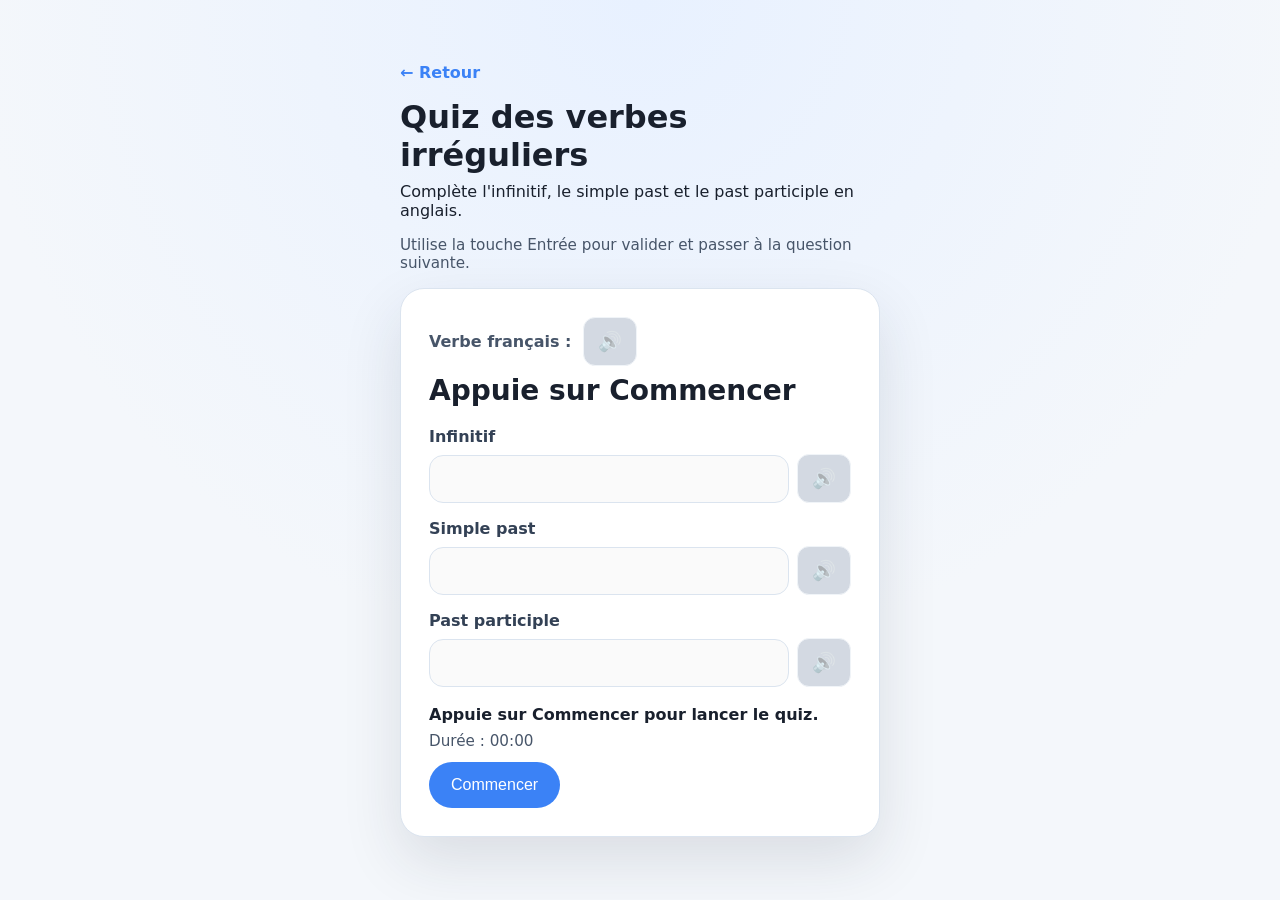
==== index.html @ 21faef84 "Commit initial" ====
<!DOCTYPE html>
<html lang="fr">
<head>
  <meta charset="UTF-8" />
  <meta name="viewport" content="width=device-width, initial-scale=1.0" />
  <title>Quiz des verbes irréguliers</title>
  <link rel="stylesheet" href="styles.css" />
</head>
<body>
  <main class="container">
    <a href="accueil.html" class="back-link">← Retour</a>
    <h1>Quiz des verbes irréguliers</h1>
    <p>Complète l'infinitif, le simple past et le past participle en anglais.</p>
    <p class="hint">Utilise la touche Entrée pour valider et passer à la question suivante.</p>

    <section class="card" id="quiz-card">
      <div id="question-zone">
        <div class="verb-header">
          <p class="label">Verbe français :</p>
          <button id="speak-verb" type="button" class="speak-btn" disabled title="Écouter la prononciation">🔊</button>
        </div>
        <h2 id="question">Appuie sur Commencer</h2>
      </div>

      <form id="quiz-form">
        <div class="field">
          <label for="infinitive">Infinitif</label>
          <div class="input-with-speaker">
            <input type="text" id="infinitive" autocomplete="off" disabled />
            <button id="speak-infinitive" type="button" class="speak-btn" disabled title="Écouter">🔊</button>
          </div>
        </div>

        <div class="field">
          <label for="simple-past">Simple past</label>
          <div class="input-with-speaker">
            <input type="text" id="simple-past" autocomplete="off" disabled />
            <button id="speak-simple-past" type="button" class="speak-btn" disabled title="Écouter">🔊</button>
          </div>
        </div>

        <div class="field">
          <label for="past-participle">Past participle</label>
          <div class="input-with-speaker">
            <input type="text" id="past-participle" autocomplete="off" disabled />
            <button id="speak-past-participle" type="button" class="speak-btn" disabled title="Écouter">🔊</button>
          </div>
        </div>
      </form>

      <div id="feedback"></div>

      <div id="history-card" class="history-card" hidden>
        <h3>Historique des scores</h3>
        <p id="history-summary"></p>
        <button id="retry-errors-btn" class="secondary">Recommencer les verbes en erreur</button>
      </div>

      <div class="footer">
        <div>
          <p id="status">Appuie sur Commencer pour lancer le quiz.</p>
          <p id="timer">Durée : 00:00</p>
        </div>
        <div class="button-group">
          <button id="submit-btn" type="button">Commencer</button>
          <button id="next-btn" type="button" hidden>Suivant</button>
        </div>
      </div>
    </section>
  </main>

  <script src="script.js"></script>
</body>
</html>
---- styles.css ----
:root {
  --bg: #f4f7fb;
  --card: #ffffff;
  --text: #19202d;
  --primary: #3b82f6;
  --success: #16a34a;
  --danger: #dc2626;
  --border: #dbe4ef;
}

* {
  box-sizing: border-box;
}

body {
  margin: 0;
  font-family: Inter, system-ui, -apple-system, BlinkMacSystemFont, "Segoe UI", sans-serif;
  background: radial-gradient(circle at top, #e8f1ff 0%, var(--bg) 60%);
  color: var(--text);
  min-height: 100vh;
  display: grid;
  place-items: center;
}

.container {
  width: min(520px, calc(100% - 32px));
  padding: 20px;
}

.back-link {
  display: inline-block;
  margin-bottom: 16px;
  color: var(--primary);
  text-decoration: none;
  font-weight: 600;
  transition: color 0.15s ease;
}

.back-link:hover {
  color: #2563eb;
}

h1 {
  margin: 0 0 8px;
  font-size: clamp(2rem, 2.5vw, 2.5rem);
}

p {
  margin: 0 0 16px;
}

.card {
  background: var(--card);
  border: 1px solid var(--border);
  border-radius: 24px;
  box-shadow: 0 24px 60px rgba(32, 40, 56, 0.12);
  padding: 28px;
}

#question-zone {
  margin-bottom: 20px;
}

.verb-header {
  display: flex;
  align-items: center;
  gap: 12px;
  margin-bottom: 8px;
}

.label {
  margin-bottom: 0;
  color: #475569;
  font-weight: 600;
}

#question {
  margin: 0;
  font-size: 1.75rem;
}

.hint {
  margin: 0 0 16px;
  color: #475569;
  font-size: 0.95rem;
}

#quiz-form {
  display: grid;
  gap: 16px;
  margin-bottom: 18px;
}

.field {
  display: grid;
  gap: 8px;
}

label {
  font-weight: 700;
  color: #334155;
}

.input-with-speaker {
  display: flex;
  gap: 8px;
  align-items: center;
}

input {
  flex: 1;
  width: 100%;
  border: 1px solid var(--border);
  border-radius: 14px;
  padding: 14px 16px;
  font-size: 1rem;
  outline: none;
  transition: border-color 0.15s ease, box-shadow 0.15s ease;
}

input:focus {
  border-color: var(--primary);
  box-shadow: 0 0 0 4px rgba(59, 130, 246, 0.12);
}

input.correct {
  border-color: #34d399;
  background: #ecfdf5;
}

input.wrong {
  border-color: #f87171;
  background: #fef2f2;
}

.speak-btn {
  border: 1px solid var(--border);
  border-radius: 12px;
  background: #f8fafc;
  color: var(--text);
  padding: 12px 14px;
  font-size: 1.2rem;
  cursor: pointer;
  transition: all 0.15s ease;
  flex-shrink: 0;
}

.speak-btn:hover:not(:disabled) {
  border-color: var(--primary);
  background: #eff6ff;
}

.speak-btn:active:not(:disabled) {
  transform: scale(0.95);
}

.speak-btn:disabled {
  opacity: 0.4;
  cursor: default;
}

#feedback {
  margin-bottom: 16px;
}

#feedback p {
  margin: 0 0 8px;
  line-height: 1.5;
}

.history-card {
  background: #f8fafc;
  border: 1px solid #cbd5e1;
  border-radius: 18px;
  padding: 18px 20px;
  margin-bottom: 18px;
}

.history-card h3 {
  margin: 0 0 10px;
  font-size: 1rem;
  color: #1d4ed8;
}

.history-card p {
  margin: 0 0 12px;
  line-height: 1.5;
  color: #334155;
}

.button-group {
  display: flex;
  gap: 12px;
  flex-wrap: wrap;
}

.footer {
  display: flex;
  justify-content: space-between;
  align-items: center;
  gap: 12px;
  flex-wrap: wrap;
}

#status {
  margin: 0;
  font-weight: 600;
}

#timer {
  margin: 8px 0 0;
  color: #475569;
  font-size: 0.95rem;
}

button {
  border: none;
  border-radius: 999px;
  background: var(--primary);
  color: white;
  padding: 14px 22px;
  font-size: 1rem;
  cursor: pointer;
  transition: background 0.15s ease;
}

button.secondary {
  background: #64748b;
}

button:hover {
  background: #2563eb;
}

button:disabled {
  background: #94a3b8;
  cursor: default;
}
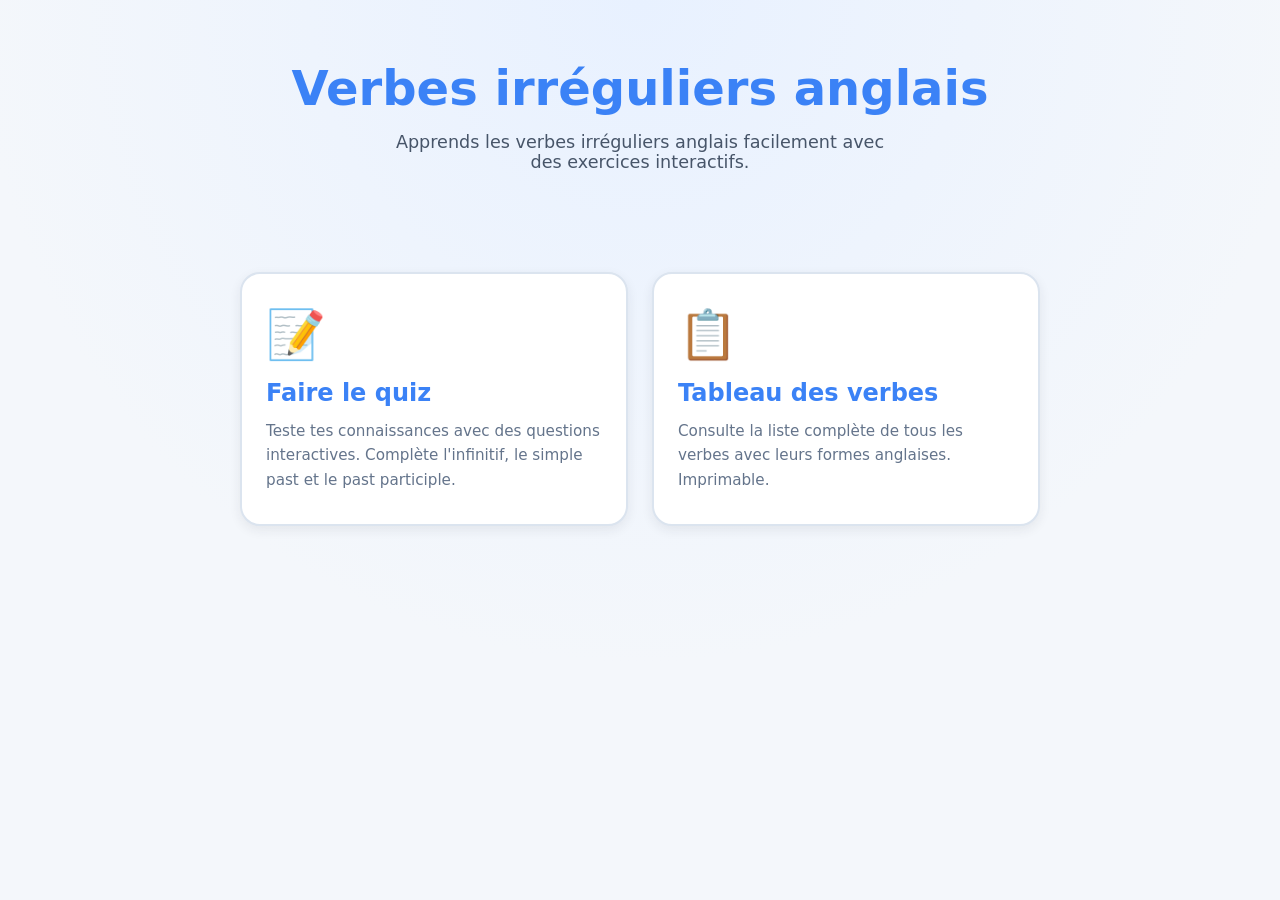
==== commit 1f1cc52d: "inversion accueil et index" ====
--- a/index.html
+++ b/index.html
@@ -3,72 +3,101 @@
 <head>
   <meta charset="UTF-8" />
   <meta name="viewport" content="width=device-width, initial-scale=1.0" />
-  <title>Quiz des verbes irréguliers</title>
-  <link rel="stylesheet" href="styles.css" />
+  <title>Verbes irréguliers anglais</title>
+  <link rel="stylesheet" href="styles-accueil.css" />
 </head>
 <body>
   <main class="container">
-    <a href="accueil.html" class="back-link">← Retour</a>
-    <h1>Quiz des verbes irréguliers</h1>
-    <p>Complète l'infinitif, le simple past et le past participle en anglais.</p>
-    <p class="hint">Utilise la touche Entrée pour valider et passer à la question suivante.</p>
+    <div class="hero">
+      <h1>Verbes irréguliers anglais</h1>
+      <p>Apprends les verbes irréguliers anglais facilement avec des exercices interactifs.</p>
+    </div>
 
-    <section class="card" id="quiz-card">
-      <div id="question-zone">
-        <div class="verb-header">
-          <p class="label">Verbe français :</p>
-          <button id="speak-verb" type="button" class="speak-btn" disabled title="Écouter la prononciation">🔊</button>
-        </div>
-        <h2 id="question">Appuie sur Commencer</h2>
+    <section class="options">
+      <a href="accueil.html" class="option-card">
+        <div class="option-icon">📝</div>
+        <h2>Faire le quiz</h2>
+        <p>Teste tes connaissances avec des questions interactives. Complète l'infinitif, le simple past et le past participle.</p>
+      </a>
+
+      <a href="verbes.html" class="option-card">
+        <div class="option-icon">📋</div>
+        <h2>Tableau des verbes</h2>
+        <p>Consulte la liste complète de tous les verbes avec leurs formes anglaises. Imprimable.</p>
+      </a>
+    </section>
+
+    <section class="scores-section" id="scores-section" hidden>
+      <h2>📊 Historique des scores</h2>
+      <div class="scores-table-container">
+        <table class="scores-table">
+          <thead>
+            <tr>
+              <th>Date</th>
+              <th>Type</th>
+              <th>Score</th>
+              <th>Durée</th>
+              <th>Erreurs</th>
+              <th>Action</th>
+            </tr>
+          </thead>
+          <tbody id="scores-tbody">
+          </tbody>
+        </table>
       </div>
-
-      <form id="quiz-form">
-        <div class="field">
-          <label for="infinitive">Infinitif</label>
-          <div class="input-with-speaker">
-            <input type="text" id="infinitive" autocomplete="off" disabled />
-            <button id="speak-infinitive" type="button" class="speak-btn" disabled title="Écouter">🔊</button>
-          </div>
-        </div>
-
-        <div class="field">
-          <label for="simple-past">Simple past</label>
-          <div class="input-with-speaker">
-            <input type="text" id="simple-past" autocomplete="off" disabled />
-            <button id="speak-simple-past" type="button" class="speak-btn" disabled title="Écouter">🔊</button>
-          </div>
-        </div>
-
-        <div class="field">
-          <label for="past-participle">Past participle</label>
-          <div class="input-with-speaker">
-            <input type="text" id="past-participle" autocomplete="off" disabled />
-            <button id="speak-past-participle" type="button" class="speak-btn" disabled title="Écouter">🔊</button>
-          </div>
-        </div>
-      </form>
-
-      <div id="feedback"></div>
-
-      <div id="history-card" class="history-card" hidden>
-        <h3>Historique des scores</h3>
-        <p id="history-summary"></p>
-        <button id="retry-errors-btn" class="secondary">Recommencer les verbes en erreur</button>
-      </div>
-
-      <div class="footer">
-        <div>
-          <p id="status">Appuie sur Commencer pour lancer le quiz.</p>
-          <p id="timer">Durée : 00:00</p>
-        </div>
-        <div class="button-group">
-          <button id="submit-btn" type="button">Commencer</button>
-          <button id="next-btn" type="button" hidden>Suivant</button>
-        </div>
-      </div>
+      <button id="clear-history-btn" class="secondary">Effacer l'historique</button>
     </section>
   </main>
 
-  <script src="script.js"></script>
+  <script>
+    function loadScores() {
+      const history = JSON.parse(localStorage.getItem("quizHistory") || "[]");
+      const scoresSection = document.getElementById("scores-section");
+      const scoresTbody = document.getElementById("scores-tbody");
+
+      if (!history.length) {
+        scoresSection.hidden = true;
+        return;
+      }
+
+      scoresSection.hidden = false;
+      scoresTbody.innerHTML = "";
+
+      history.forEach((record, index) => {
+        const date = new Date(record.date).toLocaleString("fr-FR", { dateStyle: "short", timeStyle: "short" });
+        const typeLabel = record.type === "errors" ? "Reprise erreurs" : "Quiz complet";
+        const percentage = Math.round((record.score / record.total) * 100);
+        const duration = formatTime(record.duration || 0);
+        const errorsList = record.errors.length > 0 ? record.errors.join(", ") : "Aucune";
+
+        const row = document.createElement("tr");
+        row.innerHTML = `
+          <td>${date}</td>
+          <td>${typeLabel}</td>
+          <td><strong>${record.score}/${record.total}</strong> (${percentage}%)</td>
+          <td>${duration}</td>
+          <td>${errorsList}</td>
+          <td><a href="accueil.html" class="replay-link">Rejouer</a></td>
+        `;
+        scoresTbody.appendChild(row);
+      });
+    }
+
+    function formatTime(seconds) {
+      const mins = String(Math.floor(seconds / 60)).padStart(2, "0");
+      const secs = String(seconds % 60).padStart(2, "0");
+      return `${mins}:${secs}`;
+    }
+
+    document.getElementById("clear-history-btn").addEventListener("click", () => {
+      if (confirm("Êtes-vous sûr de vouloir effacer tout l'historique ?")) {
+        localStorage.removeItem("quizHistory");
+        loadScores();
+      }
+    });
+
+    loadScores();
+  </script>
+
 </body>
 </html>
--- a/styles-accueil.css
+++ b/styles-accueil.css
@@ -0,0 +1,196 @@
+:root {
+  --bg: #f4f7fb;
+  --card: #ffffff;
+  --text: #19202d;
+  --primary: #3b82f6;
+  --border: #dbe4ef;
+}
+
+* {
+  box-sizing: border-box;
+}
+
+body {
+  margin: 0;
+  font-family: Inter, system-ui, -apple-system, BlinkMacSystemFont, "Segoe UI", sans-serif;
+  background: radial-gradient(circle at top, #e8f1ff 0%, var(--bg) 60%);
+  color: var(--text);
+  min-height: 100vh;
+  padding: 20px;
+}
+
+.container {
+  max-width: 800px;
+  margin: 0 auto;
+}
+
+.hero {
+  text-align: center;
+  margin-bottom: 60px;
+  padding: 40px 20px;
+}
+
+h1 {
+  margin: 0 0 16px;
+  font-size: clamp(2rem, 5vw, 3rem);
+  color: var(--primary);
+}
+
+.hero p {
+  margin: 0;
+  font-size: 1.1rem;
+  color: #475569;
+  max-width: 500px;
+  margin-left: auto;
+  margin-right: auto;
+}
+
+.options {
+  display: grid;
+  grid-template-columns: repeat(auto-fit, minmax(280px, 1fr));
+  gap: 24px;
+  margin-bottom: 40px;
+}
+
+.option-card {
+  display: block;
+  background: var(--card);
+  border: 2px solid var(--border);
+  border-radius: 20px;
+  padding: 32px 24px;
+  text-decoration: none;
+  color: var(--text);
+  transition: all 0.25s ease;
+  box-shadow: 0 4px 12px rgba(32, 40, 56, 0.08);
+}
+
+.option-card:hover {
+  border-color: var(--primary);
+  box-shadow: 0 12px 32px rgba(59, 130, 246, 0.15);
+  transform: translateY(-4px);
+}
+
+.option-icon {
+  font-size: 3rem;
+  margin-bottom: 16px;
+}
+
+.option-card h2 {
+  margin: 0 0 12px;
+  font-size: 1.5rem;
+  color: var(--primary);
+}
+
+.option-card p {
+  margin: 0;
+  color: #64748b;
+  line-height: 1.6;
+  font-size: 0.95rem;
+}
+
+@media (max-width: 600px) {
+  .hero {
+    margin-bottom: 40px;
+    padding: 20px 10px;
+  }
+
+  .options {
+    grid-template-columns: 1fr;
+  }
+}
+
+.scores-section {
+  background: var(--card);
+  border-radius: 20px;
+  padding: 32px 24px;
+  box-shadow: 0 4px 12px rgba(32, 40, 56, 0.08);
+  margin-top: 40px;
+}
+
+.scores-section h2 {
+  margin: 0 0 24px;
+  font-size: 1.5rem;
+  color: var(--primary);
+}
+
+.scores-table-container {
+  overflow-x: auto;
+  margin-bottom: 20px;
+}
+
+.scores-table {
+  width: 100%;
+  border-collapse: collapse;
+  font-size: 0.95rem;
+}
+
+.scores-table thead {
+  background: #f0f4f9;
+}
+
+.scores-table th {
+  padding: 12px 16px;
+  text-align: left;
+  font-weight: 600;
+  color: var(--primary);
+  border-bottom: 2px solid var(--border);
+}
+
+.scores-table td {
+  padding: 12px 16px;
+  border-bottom: 1px solid var(--border);
+}
+
+.scores-table tbody tr:hover {
+  background: #f9fafc;
+}
+
+.scores-table strong {
+  color: var(--primary);
+}
+
+.replay-link {
+  display: inline-block;
+  padding: 6px 12px;
+  background: var(--primary);
+  color: white;
+  text-decoration: none;
+  border-radius: 6px;
+  font-size: 0.85rem;
+  transition: all 0.2s ease;
+}
+
+.replay-link:hover {
+  background: #2563eb;
+  transform: scale(1.05);
+}
+
+#clear-history-btn {
+  background: #ef4444;
+  color: white;
+  border: none;
+  padding: 10px 16px;
+  border-radius: 8px;
+  cursor: pointer;
+  font-size: 0.95rem;
+  transition: all 0.2s ease;
+}
+
+#clear-history-btn:hover {
+  background: #dc2626;
+}
+
+@media (max-width: 600px) {
+  .scores-section {
+    padding: 20px 16px;
+  }
+
+  .scores-table {
+    font-size: 0.85rem;
+  }
+
+  .scores-table th,
+  .scores-table td {
+    padding: 8px 10px;
+  }
+}
